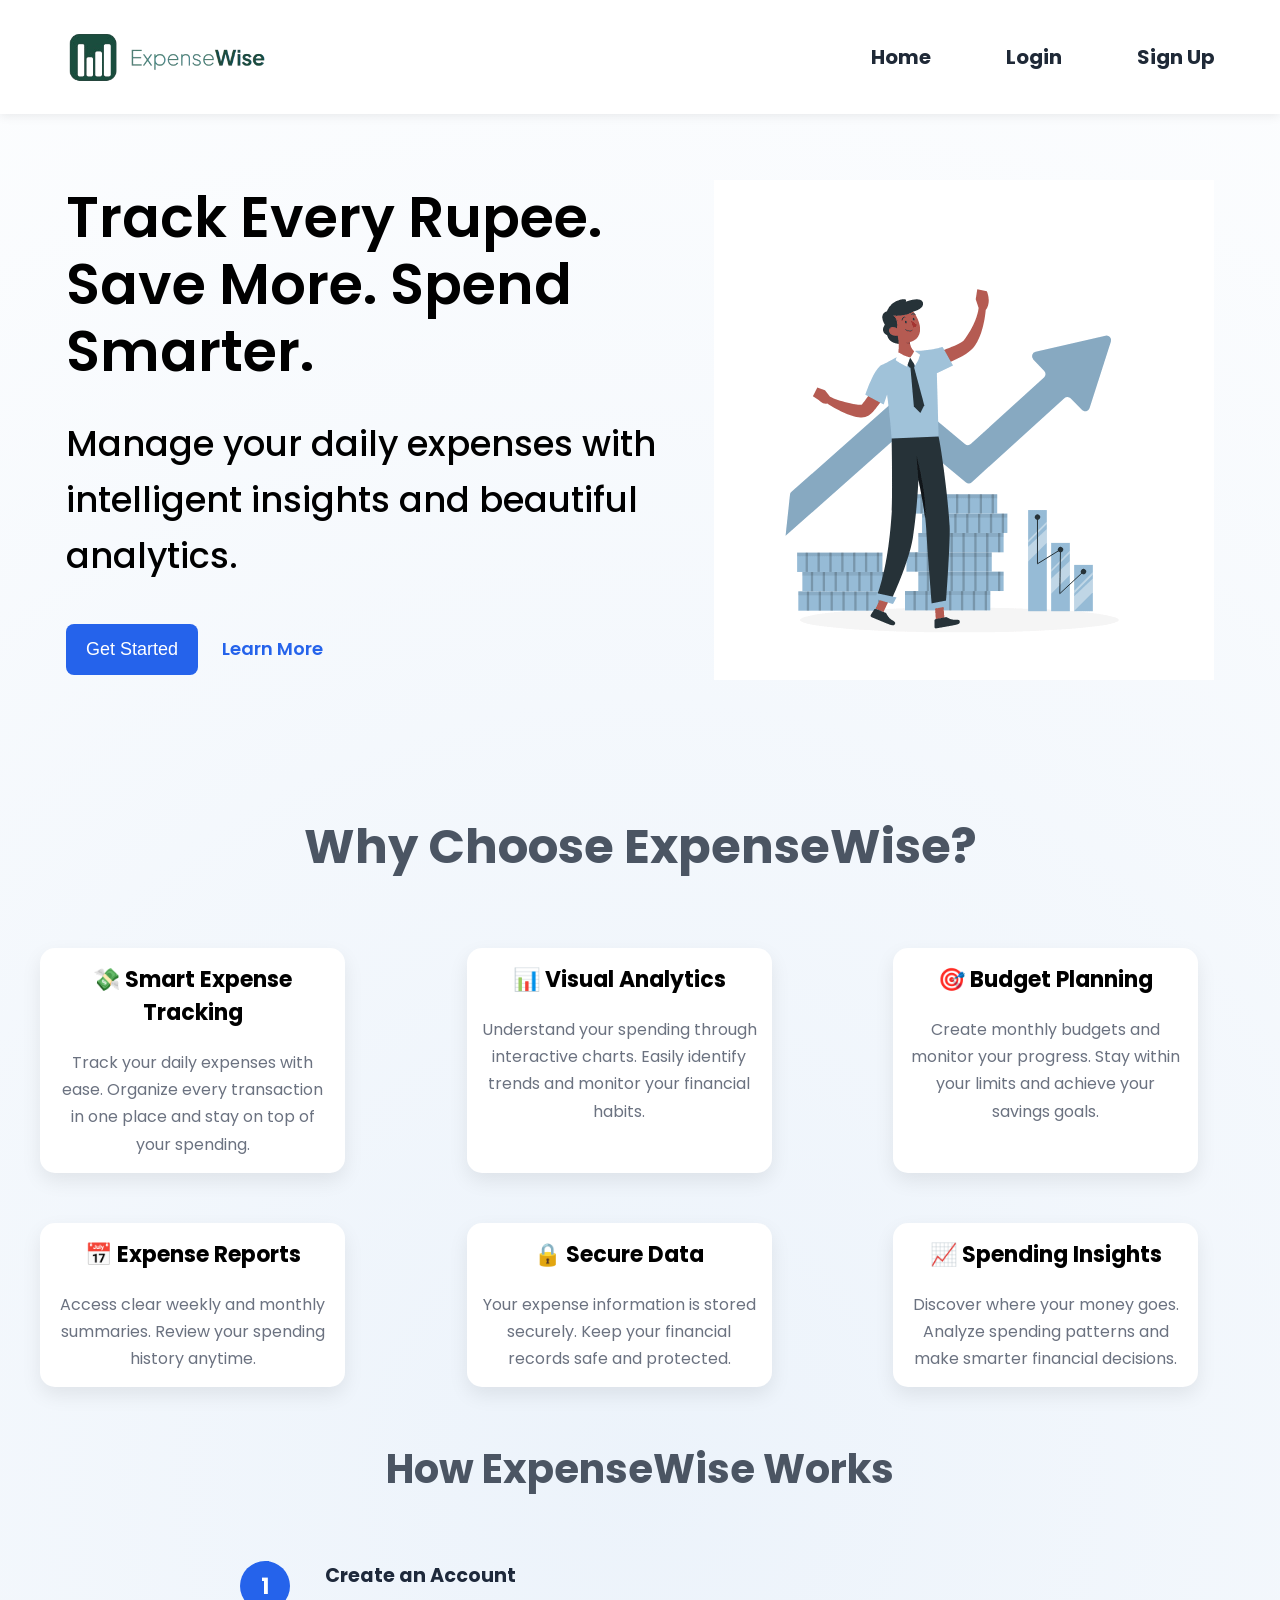
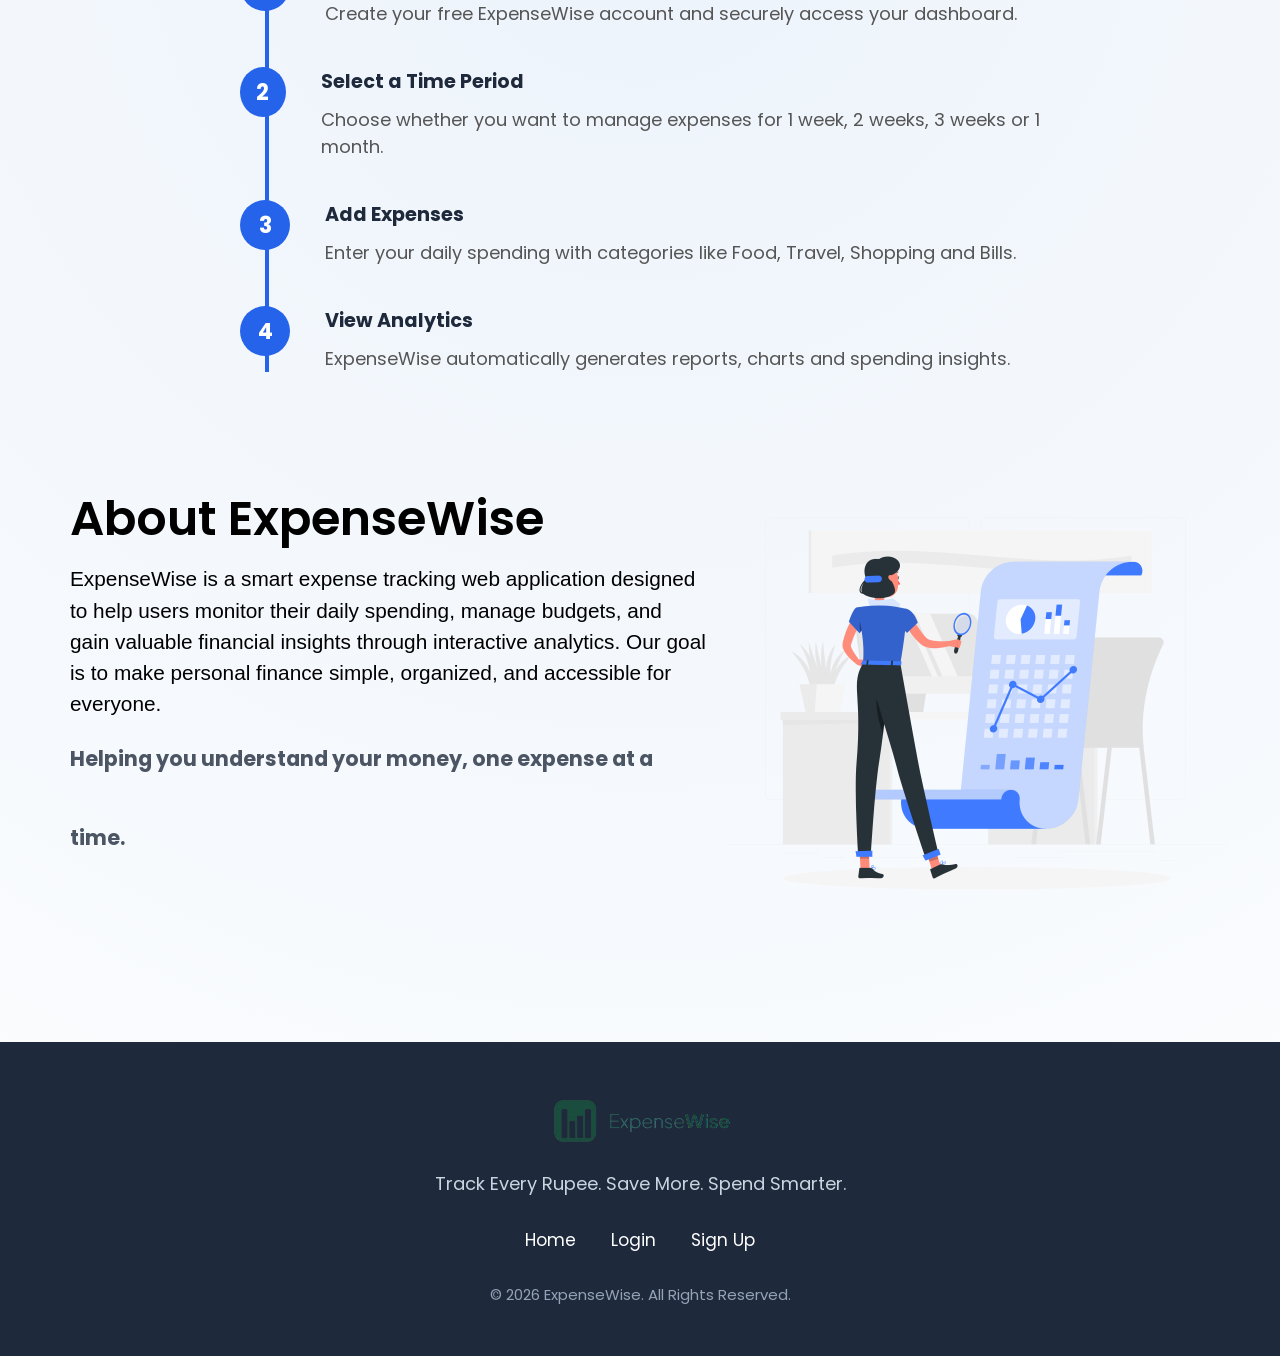
==== ExpenseWise/index.html @ b229b5bb "Add files via upload" ====
<!DOCTYPE html>
<html lang="en">

<head>
    <meta charset="UTF-8">
    <meta name="viewport" content="width=device-width, initial-scale=1.0">
    <title>ExpenseWise</title>
    <link rel="stylesheet" href="style.css">
    <link rel="preconnect" href="https://fonts.googleapis.com">
    <link rel="preconnect" href="https://fonts.gstatic.com" crossorigin>
    <link href="https://fonts.googleapis.com/css2?family=Poppins:wght@300;400;500;600;700&display=swap"
        rel="stylesheet">
</head>

<body>
    <nav>
        <a href="indexx.html"><img src="logo-removebg-preview.png" alt="logo" id="logo"></img></a>
        <ul>
            <li><a href="indexx.html">Home</a></li>
            <li><a href="login.html">Login</a></li>
            <li><a href="signup.html">Sign Up</a></li>
        </ul>
    </nav>
    <div class="hero">

        <div class="hero-left">

            <p id="large_heading">
                Track Every Rupee. Save More. Spend Smarter.
            </p>

            <p id="subheading">
                Manage your daily expenses with intelligent insights and beautiful analytics.
            </p>

            <button onclick="openPopup()" class="hero-btn">
                Get Started
            </button>

            <a href="#features" id="learnmore">Learn More</a>

        </div>

        <img src="Revenue.gif" alt="Illustration" class="illustration">

    </div>

    <section id="features">

        <h2>Why Choose ExpenseWise?</h2>

        <div class="features-container">

            <div class="feature-card">
                <h3>💸 Smart Expense Tracking</h3>
                <p>Track your daily expenses with ease. Organize every transaction in one place and stay on top of your
                    spending.</p>
            </div>

            <div class="feature-card">
                <h3>📊 Visual Analytics</h3>
                <p>Understand your spending through interactive charts. Easily identify trends and monitor your
                    financial habits.</p>
            </div>

            <div class="feature-card">
                <h3>🎯 Budget Planning</h3>
                <p>Create monthly budgets and monitor your progress. Stay within your limits and achieve your savings
                    goals.</p>
            </div>

            <div class="feature-card">
                <h3>📅 Expense Reports</h3>
                <p>Access clear weekly and monthly summaries. Review your spending history anytime.</p>
            </div>

            <div class="feature-card">
                <h3>🔒 Secure Data</h3>
                <p>Your expense information is stored securely. Keep your financial records safe and protected.</p>
            </div>

            <div class="feature-card">
                <h3>📈 Spending Insights</h3>
                <p>Discover where your money goes. Analyze spending patterns and make smarter financial decisions.</p>
            </div>

        </div>
    </section>
    <section class="timeline-section">
        <h2>How ExpenseWise Works</h2>

        <div class="timeline">

            <div class="step">
                <div class="circle">1</div>
                <div class="content">
                    <h3>Create an Account</h3>
                    <p>Create your free ExpenseWise account and securely access your dashboard.</p>
                </div>
            </div>

            <div class="step">
                <div class="circle">2</div>
                <div class="content">
                    <h3>Select a Time Period</h3>
                    <p>Choose whether you want to manage expenses for 1 week, 2 weeks, 3 weeks or 1 month.</p>
                </div>
            </div>

            <div class="step">
                <div class="circle">3</div>
                <div class="content">
                    <h3>Add Expenses</h3>
                    <p>Enter your daily spending with categories like Food, Travel, Shopping and Bills.</p>
                </div>
            </div>

            <div class="step">
                <div class="circle">4</div>
                <div class="content">
                    <h3>View Analytics</h3>
                    <p>ExpenseWise automatically generates reports, charts and spending insights.</p>
                </div>
            </div>
        </div>
    </section>
    <div class="about">
        <div class="about-right">
            <h1>About ExpenseWise</h1>
            <p id="heading">ExpenseWise is a smart expense tracking web application designed to help users monitor their
                daily
                spending, manage budgets, and gain valuable financial insights through interactive analytics. Our goal
                is to make personal finance simple, organized, and accessible for everyone.</p>
            <h2>Helping you understand your money, one expense at a time.</h2>
        </div>
        <img src="Analysis-rafiki.png" alt="Illustration" class="illustration">
    </div>
    <footer>

        <div class="footer-logo">
            <img src="logo-removebg-preview.png" alt="ExpenseWise Logo">
        </div>

        <p class="tagline">
            Track Every Rupee. Save More. Spend Smarter.
        </p>

        <div class="footer-links">
            <a href="index.html">Home</a>
            <a href="login.html">Login</a>
            <a href="signup.html">Sign Up</a>
        </div>

        <p class="copyright">
            © 2026 ExpenseWise. All Rights Reserved.
        </p>

    </footer>
    <!-- Get Started Popup -->
    <div class="popup-overlay" id="popup">

        <div class="popup-box">

            <span class="close-btn" onclick="closePopup()">&times;</span>

            <div class="popup-icon">💰</div>

            <p id="welcome-title">Welcome to ExpenseWise</p>

            <p>Track your expenses, manage your budget and gain valuable insights.</p>

            <div class="popup-buttons">
                <a href="login.html" class="login-btn">Login</a>
                <a href="signup.html" class="signup-btn">Sign Up</a>
            </div>

        </div>

    </div>

</body>
<script>
    function openPopup() {
        document.getElementById("popup").style.display = "flex";
    }

    function closePopup() {
        document.getElementById("popup").style.display = "none";
    }
</script>

</html>
---- ExpenseWise/style.css ----
@import url('https://fonts.googleapis.com/css2?family=Poppins:wght@300;400;500;600;700&display=swap');

* {
    margin: 0;
    padding: 0;
    box-sizing: border-box;

}

body {

    font-family: "Poppins", sans-serif;
    background: radial-gradient(circle, #e9f1fadb, transparent 116%);
}

#logo {
    width: 200px;
}

nav {
    display: flex;
    justify-content: space-between;
    align-items: center;
    padding: 25px 65px;
    background-color: #FFFFFF;
    box-shadow: 0 2px 10px rgba(0, 0, 0, 0.08);
}

ul {
    display: flex;
    gap: 75px;
    list-style: none;
}

nav ul li a {
    text-decoration: none;
    color: #1F2937;
    font-size: 20px;
    font-weight: 700;
    transition: color 0.3s;
}

nav ul li a:hover {
    color: #2563EB;
}

.hero {
    display: flex;
    justify-content: space-between;
    align-items: center;
    padding: 66px;
}

.hero-left {
    width: 55%;
}

#large_heading {
    font-size: 3.5rem;
    font-weight: 600;
    line-height: 1.2;
    margin-bottom: 30px;
}

#subheading {
    font-size: 1.3rem;
    color: #4B5563;
    margin-bottom: 40px;
    line-height: 1.6;
}

.hero-btn {
    background-color: #2563EB;
    color: white;
    border: none;
    padding: 15px 20px;
    font-size: 18px;
    border-radius: 8px;
    cursor: pointer;
    transition: 0.3s;
}
/*
#letsgo:hover {
    background-color: #1D4ED8;
}*/

#learnmore {
    margin-left: 20px;
    text-decoration: none;
    color: #2563EB;
    font-weight: 600;
    font-size: 18px;
}

#learnmore:hover {
    text-decoration: underline;
}

.illustration {
    width: 500px;
    max-width: 100%;
    height: auto;
}

#features {
    padding: 10px;
    text-align: center;
}

#features h2 {
    font-size: 3rem;
    margin-bottom: 10px;
}

.features-container {
    display: grid;
    grid-template-columns: repeat(3, 1fr);
    gap: 50px 80px;
    /* row-gap column-gap */
    max-width: 1200px;
    margin: auto;
}

.feature-card {
    width: 305px;
    background: white;
    padding: 15px;
    border-radius: 15px;
    box-shadow: 0 8px 20px rgba(0, 0, 0, 0.08);
    transition: 0.3s;
}

.feature-card:hover {
    transform: translateY(-10px);
    box-shadow: 0 12px 25px rgba(0, 0, 0, 0.15);
}

.feature-card h3 {
    margin-bottom: 20px;
    font-size: 22px;
}

.feature-card p {
    color: #6B7280;
    line-height: 1.7;
}

.about {
    display: flex;
    justify-content: space-between;
    align-items: center;
    padding: 10px 53px 0px 70px;
    margin-bottom: auto;
}

.about-right {
    width: 55%;
    display: flex;
    flex-direction: column;
    justify-content: center;

}

h1 {
    font-size: 3rem;
    font-weight: 600;
    line-height: 0.5;
    margin-bottom: 32px;
}

#heading {
    font-size: 1.3em;
    font-family: 'Franklin Gothic Medium', 'Arial Narrow', Arial, sans-serif;
    line-height: 1.5em;

}

h2 {
    font-size: 1.3rem;
    color: #4B5563;
    margin-bottom: 40px;
    line-height: 3.8em;

}

#subheading {
    color: black;
    font-size: 2.2em;
    font-weight: 500;
    display: inline-block;

}

#subhead-text {
    max-width: 1280px;
    line-height: 1.8;
    font-size: 20px;
    color: #4B5563;
    margin-top: 20px;
}

.our-mission {
    display: flex;
    flex-direction: column;
    justify-content: center;
    line-height: 3em;
    margin-right: 60px;
    margin-left: 70px;
    margin-top: -50px;
}

.timeline-section {
    padding: 40px;

}

.timeline-section h2 {
    text-align: center;
    font-size: 40px;
    margin-bottom: 60px;
    line-height: 1.6em;
}

.timeline {
    position: relative;
    max-width: 800px;
    margin: auto;
}

/* Vertical Line */

.timeline::before {
    content: "";
    position: absolute;
    left: 25px;
    top: 0;
    width: 4px;
    height: 100%;
    background: #2563EB;
}

/* Each Step */

.step {
    display: flex;
    align-items: flex-start;
    margin-bottom: 40px;
    position: relative;
}

/* Circle */

.circle {
    width: 50px;
    height: 50px;
    background: #2563EB;
    color: white;
    border-radius: 50%;
    display: flex;
    justify-content: center;
    align-items: center;
    font-size: 22px;
    font-weight: bold;
    z-index: 1;
}

/* Text */

.content {
    margin-left: 35px;
}

.content h3 {
    margin-bottom: 10px;
    color: #1E293B;
    font-size: larger;
}

.content p {
    color: #555;
    line-height: 1.5;
    font-size: large;
}

.timeline::before {
    content: "";
    position: absolute;
    left: 25px;
    width: 4px;
    height: 100%;
    background: #2563EB;
}

footer {
    background-color: #1E293B;
    color: white;
    text-align: center;
    padding: 50px 20px;
    margin-top: 80px;
}

.footer-logo img {
    width: 180px;
    margin-bottom: 20px;
}

.tagline {
    font-size: 18px;
    color: #CBD5E1;
    margin-bottom: 30px;
}

.footer-links {
    display: flex;
    justify-content: center;
    gap: 35px;
    flex-wrap: wrap;
    margin-bottom: 30px;
}

.footer-links a {
    text-decoration: none;
    color: white;
    font-size: 17px;
    transition: 0.3s;
}

.footer-links a:hover {
    color: #60A5FA;
}

.copyright {
    font-size: 15px;
    color: #94A3B8;
}

/* Overlay */

.popup-overlay {
    position: fixed;
    top: 0;
    left: 0;
    width: 100%;
    height: 100vh;

    background: rgba(0, 0, 0, .45);

    display: none;

    justify-content: center;
    align-items: center;

    z-index: 9999;
}

/* Popup */

.popup-box {

    width: 430px;

    background: white;

    border-radius: 22px;

    padding: 40px;

    text-align: center;

    box-shadow: 0 20px 50px rgba(0, 0, 0, .25);

    position: relative;

    animation: popup .3s ease;
}

@keyframes popup {

    from {

        transform: scale(.8);

        opacity: 0;
    }

    to {

        transform: scale(1);

        opacity: 1;
    }
}

.popup-icon {
    font-size: 55px;
}

#welcome-title {

    font-size: 32px;

    color: #1E293B;

    margin-bottom: 30px;
}

.popup-box p {

    color: #64748B;

    line-height: 1.6;

    margin-bottom: 30px;
}

/* Buttons */

.popup-buttons {

    display: flex;

    justify-content: center;

    gap: 20px;
}

.login-btn,
.signup-btn {

    text-decoration: none;

    padding: 12px 35px;

    border-radius: 10px;

    font-size: 18px;

    font-weight: 600;

    transition: .3s;
}

/* Login */

.login-btn {

    border: 2px solid #2563EB;

    color: #2563EB;
}

.login-btn:hover {

    background: #1d4fd8b8;

    color: white;
}

/* Signup */

.signup-btn {
    border: 2px solid #2563EB;
    color: #2563EB;
}

.signup-btn:hover {
    color: white;
    background: #1d4fd8b8;
}

/* Close */

.close-btn {

    position: absolute;

    right: 20px;

    top: 15px;

    font-size: 28px;

    cursor: pointer;

    color: #64748B;
}

.close-btn:hover {

    color: black;
}
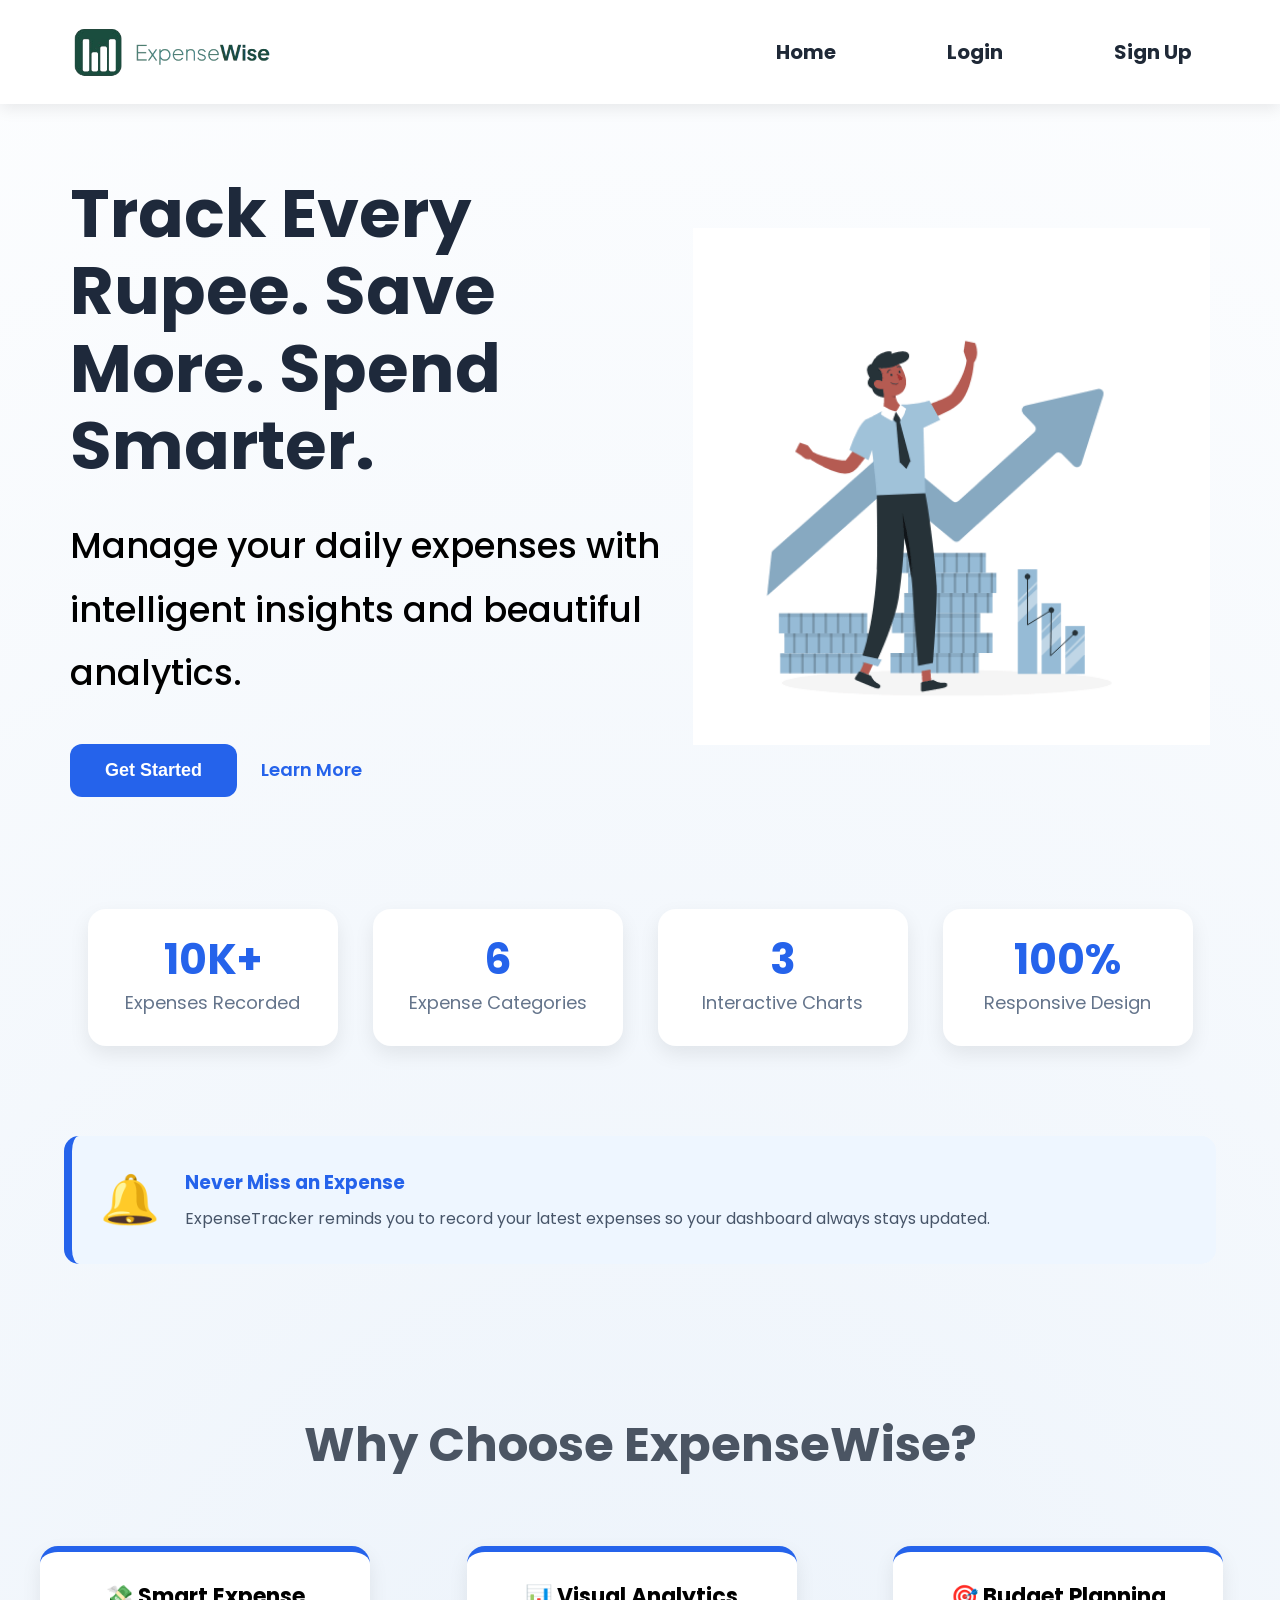
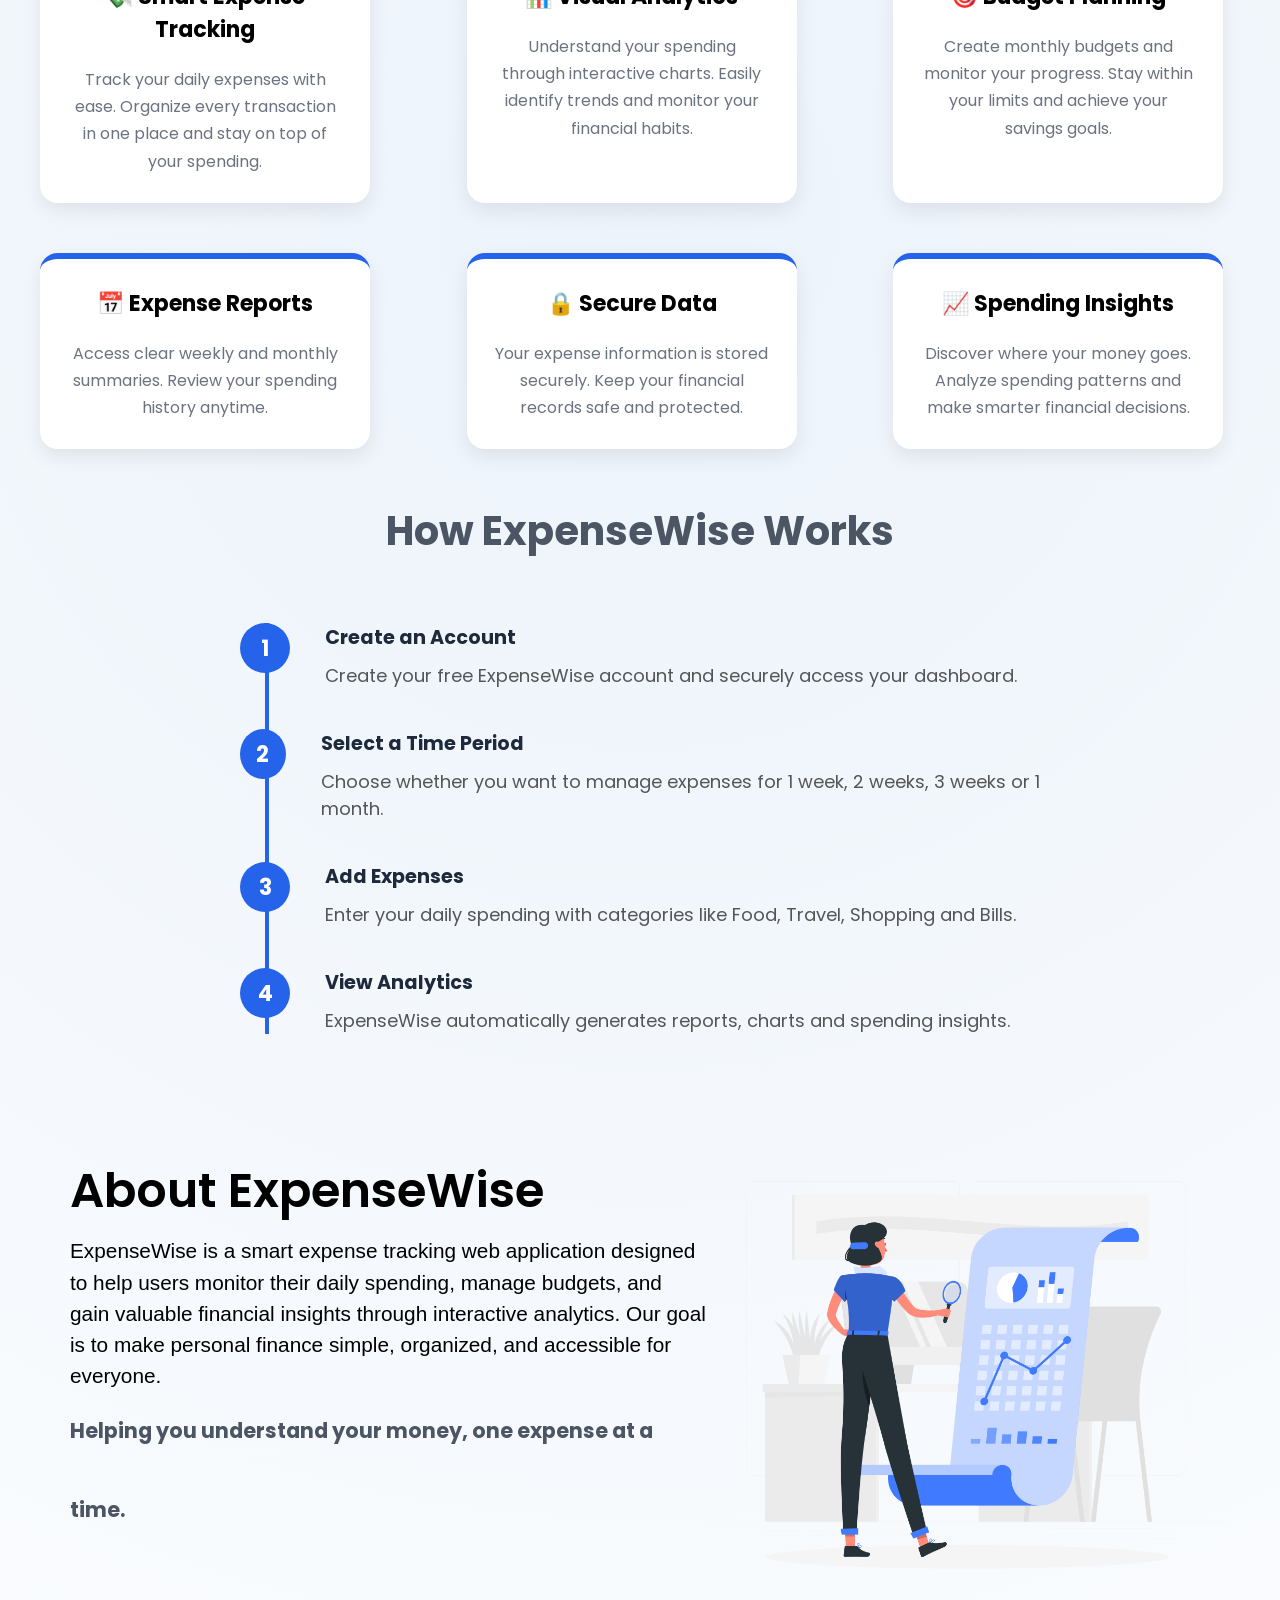
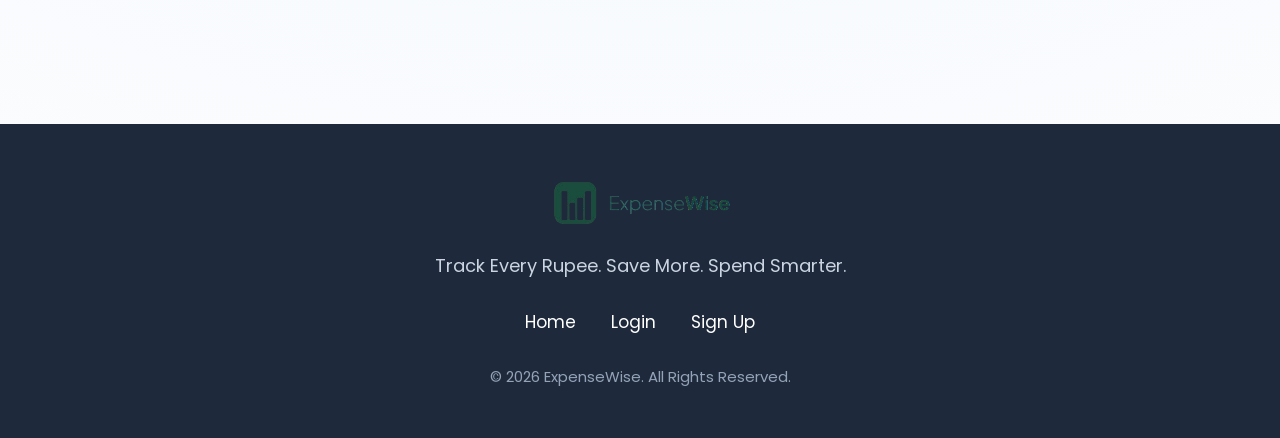
==== commit 1b777345: "Add files via upload" ====
--- a/ExpenseWise/index.html
+++ b/ExpenseWise/index.html
@@ -1,192 +1,230 @@
-<!DOCTYPE html>
-<html lang="en">
-
-<head>
-    <meta charset="UTF-8">
-    <meta name="viewport" content="width=device-width, initial-scale=1.0">
-    <title>ExpenseWise</title>
-    <link rel="stylesheet" href="style.css">
-    <link rel="preconnect" href="https://fonts.googleapis.com">
-    <link rel="preconnect" href="https://fonts.gstatic.com" crossorigin>
-    <link href="https://fonts.googleapis.com/css2?family=Poppins:wght@300;400;500;600;700&display=swap"
-        rel="stylesheet">
-</head>
-
-<body>
-    <nav>
-        <a href="indexx.html"><img src="logo-removebg-preview.png" alt="logo" id="logo"></img></a>
-        <ul>
-            <li><a href="indexx.html">Home</a></li>
-            <li><a href="login.html">Login</a></li>
-            <li><a href="signup.html">Sign Up</a></li>
-        </ul>
-    </nav>
-    <div class="hero">
-
-        <div class="hero-left">
-
-            <p id="large_heading">
-                Track Every Rupee. Save More. Spend Smarter.
-            </p>
-
-            <p id="subheading">
-                Manage your daily expenses with intelligent insights and beautiful analytics.
-            </p>
-
-            <button onclick="openPopup()" class="hero-btn">
-                Get Started
-            </button>
-
-            <a href="#features" id="learnmore">Learn More</a>
-
-        </div>
-
-        <img src="Revenue.gif" alt="Illustration" class="illustration">
-
-    </div>
-
-    <section id="features">
-
-        <h2>Why Choose ExpenseWise?</h2>
-
-        <div class="features-container">
-
-            <div class="feature-card">
-                <h3>💸 Smart Expense Tracking</h3>
-                <p>Track your daily expenses with ease. Organize every transaction in one place and stay on top of your
-                    spending.</p>
-            </div>
-
-            <div class="feature-card">
-                <h3>📊 Visual Analytics</h3>
-                <p>Understand your spending through interactive charts. Easily identify trends and monitor your
-                    financial habits.</p>
-            </div>
-
-            <div class="feature-card">
-                <h3>🎯 Budget Planning</h3>
-                <p>Create monthly budgets and monitor your progress. Stay within your limits and achieve your savings
-                    goals.</p>
-            </div>
-
-            <div class="feature-card">
-                <h3>📅 Expense Reports</h3>
-                <p>Access clear weekly and monthly summaries. Review your spending history anytime.</p>
-            </div>
-
-            <div class="feature-card">
-                <h3>🔒 Secure Data</h3>
-                <p>Your expense information is stored securely. Keep your financial records safe and protected.</p>
-            </div>
-
-            <div class="feature-card">
-                <h3>📈 Spending Insights</h3>
-                <p>Discover where your money goes. Analyze spending patterns and make smarter financial decisions.</p>
-            </div>
-
-        </div>
-    </section>
-    <section class="timeline-section">
-        <h2>How ExpenseWise Works</h2>
-
-        <div class="timeline">
-
-            <div class="step">
-                <div class="circle">1</div>
-                <div class="content">
-                    <h3>Create an Account</h3>
-                    <p>Create your free ExpenseWise account and securely access your dashboard.</p>
-                </div>
-            </div>
-
-            <div class="step">
-                <div class="circle">2</div>
-                <div class="content">
-                    <h3>Select a Time Period</h3>
-                    <p>Choose whether you want to manage expenses for 1 week, 2 weeks, 3 weeks or 1 month.</p>
-                </div>
-            </div>
-
-            <div class="step">
-                <div class="circle">3</div>
-                <div class="content">
-                    <h3>Add Expenses</h3>
-                    <p>Enter your daily spending with categories like Food, Travel, Shopping and Bills.</p>
-                </div>
-            </div>
-
-            <div class="step">
-                <div class="circle">4</div>
-                <div class="content">
-                    <h3>View Analytics</h3>
-                    <p>ExpenseWise automatically generates reports, charts and spending insights.</p>
-                </div>
-            </div>
-        </div>
-    </section>
-    <div class="about">
-        <div class="about-right">
-            <h1>About ExpenseWise</h1>
-            <p id="heading">ExpenseWise is a smart expense tracking web application designed to help users monitor their
-                daily
-                spending, manage budgets, and gain valuable financial insights through interactive analytics. Our goal
-                is to make personal finance simple, organized, and accessible for everyone.</p>
-            <h2>Helping you understand your money, one expense at a time.</h2>
-        </div>
-        <img src="Analysis-rafiki.png" alt="Illustration" class="illustration">
-    </div>
-    <footer>
-
-        <div class="footer-logo">
-            <img src="logo-removebg-preview.png" alt="ExpenseWise Logo">
-        </div>
-
-        <p class="tagline">
-            Track Every Rupee. Save More. Spend Smarter.
-        </p>
-
-        <div class="footer-links">
-            <a href="index.html">Home</a>
-            <a href="login.html">Login</a>
-            <a href="signup.html">Sign Up</a>
-        </div>
-
-        <p class="copyright">
-            © 2026 ExpenseWise. All Rights Reserved.
-        </p>
-
-    </footer>
-    <!-- Get Started Popup -->
-    <div class="popup-overlay" id="popup">
-
-        <div class="popup-box">
-
-            <span class="close-btn" onclick="closePopup()">&times;</span>
-
-            <div class="popup-icon">💰</div>
-
-            <p id="welcome-title">Welcome to ExpenseWise</p>
-
-            <p>Track your expenses, manage your budget and gain valuable insights.</p>
-
-            <div class="popup-buttons">
-                <a href="login.html" class="login-btn">Login</a>
-                <a href="signup.html" class="signup-btn">Sign Up</a>
-            </div>
-
-        </div>
-
-    </div>
-
-</body>
-<script>
-    function openPopup() {
-        document.getElementById("popup").style.display = "flex";
-    }
-
-    function closePopup() {
-        document.getElementById("popup").style.display = "none";
-    }
-</script>
-
+<!DOCTYPE html>
+<html lang="en">
+
+<head>
+    <meta charset="UTF-8">
+    <meta name="viewport" content="width=device-width, initial-scale=1.0">
+    <title>ExpenseWise</title>
+    <link rel="stylesheet" href="style.css">
+    <link rel="preconnect" href="https://fonts.googleapis.com">
+    <link rel="preconnect" href="https://fonts.gstatic.com" crossorigin>
+    <link href="https://fonts.googleapis.com/css2?family=Poppins:wght@300;400;500;600;700&display=swap"
+        rel="stylesheet">
+</head>
+
+<body>
+    <nav>
+        <a href="indexx.html"><img src="logo-removebg-preview.png" alt="logo" id="logo"></img></a>
+        <ul>
+            <li><a href="indexx.html">Home</a></li>
+            <li><a href="login.html">Login</a></li>
+            <li><a href="signup.html">Sign Up</a></li>
+        </ul>
+    </nav>
+    <div class="hero">
+
+        <div class="hero-left">
+
+            <p id="large_heading">
+                Track Every Rupee. Save More. Spend Smarter.
+            </p>
+
+            <p id="subheading">
+                Manage your daily expenses with intelligent insights and beautiful analytics.
+            </p>
+
+            <button onclick="openPopup()" class="hero-btn">
+                Get Started
+            </button>
+
+            <a href="#features" id="learnmore">Learn More</a>
+
+        </div>
+
+        <img src="Revenue.gif" alt="Illustration" class="illustration">
+
+    </div>
+    <section class="stats">
+
+    <div class="stat-card">
+        <h2>10K+</h2>
+        <p>Expenses Recorded</p>
+    </div>
+
+    <div class="stat-card">
+        <h2>6</h2>
+        <p>Expense Categories</p>
+    </div>
+
+    <div class="stat-card">
+        <h2>3</h2>
+        <p>Interactive Charts</p>
+    </div>
+
+    <div class="stat-card">
+        <h2>100%</h2>
+        <p>Responsive Design</p>
+    </div>
+
+</section>
+<section class="reminder">
+
+    <span>🔔</span>
+
+    <div>
+
+        <h3>Never Miss an Expense</h3>
+
+        <p>
+            ExpenseTracker reminds you to record your latest expenses so your dashboard always stays updated.
+        </p>
+
+    </div>
+
+</section>
+
+    <section id="features">
+
+        <h2>Why Choose ExpenseWise?</h2>
+
+        <div class="features-container">
+
+            <div class="feature-card">
+                <h3>💸 Smart Expense Tracking</h3>
+                <p>Track your daily expenses with ease. Organize every transaction in one place and stay on top of your
+                    spending.</p>
+            </div>
+
+            <div class="feature-card">
+                <h3>📊 Visual Analytics</h3>
+                <p>Understand your spending through interactive charts. Easily identify trends and monitor your
+                    financial habits.</p>
+            </div>
+
+            <div class="feature-card">
+                <h3>🎯 Budget Planning</h3>
+                <p>Create monthly budgets and monitor your progress. Stay within your limits and achieve your savings
+                    goals.</p>
+            </div>
+
+            <div class="feature-card">
+                <h3>📅 Expense Reports</h3>
+                <p>Access clear weekly and monthly summaries. Review your spending history anytime.</p>
+            </div>
+
+            <div class="feature-card">
+                <h3>🔒 Secure Data</h3>
+                <p>Your expense information is stored securely. Keep your financial records safe and protected.</p>
+            </div>
+
+            <div class="feature-card">
+                <h3>📈 Spending Insights</h3>
+                <p>Discover where your money goes. Analyze spending patterns and make smarter financial decisions.</p>
+            </div>
+
+        </div>
+    </section>
+    <section class="timeline-section">
+        <h2>How ExpenseWise Works</h2>
+
+        <div class="timeline">
+
+            <div class="step">
+                <div class="circle">1</div>
+                <div class="content">
+                    <h3>Create an Account</h3>
+                    <p>Create your free ExpenseWise account and securely access your dashboard.</p>
+                </div>
+            </div>
+
+            <div class="step">
+                <div class="circle">2</div>
+                <div class="content">
+                    <h3>Select a Time Period</h3>
+                    <p>Choose whether you want to manage expenses for 1 week, 2 weeks, 3 weeks or 1 month.</p>
+                </div>
+            </div>
+
+            <div class="step">
+                <div class="circle">3</div>
+                <div class="content">
+                    <h3>Add Expenses</h3>
+                    <p>Enter your daily spending with categories like Food, Travel, Shopping and Bills.</p>
+                </div>
+            </div>
+
+            <div class="step">
+                <div class="circle">4</div>
+                <div class="content">
+                    <h3>View Analytics</h3>
+                    <p>ExpenseWise automatically generates reports, charts and spending insights.</p>
+                </div>
+            </div>
+        </div>
+    </section>
+    <div class="about">
+        <div class="about-right">
+            <h1>About ExpenseWise</h1>
+            <p id="heading">ExpenseWise is a smart expense tracking web application designed to help users monitor their
+                daily
+                spending, manage budgets, and gain valuable financial insights through interactive analytics. Our goal
+                is to make personal finance simple, organized, and accessible for everyone.</p>
+            <h2>Helping you understand your money, one expense at a time.</h2>
+        </div>
+        <img src="Analysis-rafiki.png" alt="Illustration" class="illustration">
+    </div>
+    <footer>
+
+        <div class="footer-logo">
+            <img src="logo-removebg-preview.png" alt="ExpenseWise Logo">
+        </div>
+
+        <p class="tagline">
+            Track Every Rupee. Save More. Spend Smarter.
+        </p>
+
+        <div class="footer-links">
+            <a href="index.html">Home</a>
+            <a href="login.html">Login</a>
+            <a href="signup.html">Sign Up</a>
+        </div>
+
+        <p class="copyright">
+            © 2026 ExpenseWise. All Rights Reserved.
+        </p>
+
+    </footer>
+    <!-- Get Started Popup -->
+    <div class="popup-overlay" id="popup">
+
+        <div class="popup-box">
+
+            <span class="close-btn" onclick="closePopup()">&times;</span>
+
+            <div class="popup-icon">💰</div>
+
+            <p id="welcome-title">Welcome to ExpenseWise</p>
+
+            <p>Track your expenses, manage your budget and gain valuable insights.</p>
+
+            <div class="popup-buttons">
+                <a href="login.html" class="login-btn">Login</a>
+                <a href="signup.html" class="signup-btn">Sign Up</a>
+            </div>
+
+        </div>
+
+    </div>
+
+</body>
+<script>
+    function openPopup() {
+        document.getElementById("popup").style.display = "flex";
+    }
+
+    function closePopup() {
+        document.getElementById("popup").style.display = "none";
+    }
+</script>
+
 </html>
--- a/ExpenseWise/style.css
+++ b/ExpenseWise/style.css
@@ -1,491 +1,682 @@
-@import url('https://fonts.googleapis.com/css2?family=Poppins:wght@300;400;500;600;700&display=swap');
-
-* {
-    margin: 0;
-    padding: 0;
-    box-sizing: border-box;
-
-}
-
-body {
-
-    font-family: "Poppins", sans-serif;
-    background: radial-gradient(circle, #e9f1fadb, transparent 116%);
-}
-
-#logo {
-    width: 200px;
-}
-
-nav {
-    display: flex;
-    justify-content: space-between;
-    align-items: center;
-    padding: 25px 65px;
-    background-color: #FFFFFF;
-    box-shadow: 0 2px 10px rgba(0, 0, 0, 0.08);
-}
-
-ul {
-    display: flex;
-    gap: 75px;
-    list-style: none;
-}
-
-nav ul li a {
-    text-decoration: none;
-    color: #1F2937;
-    font-size: 20px;
-    font-weight: 700;
-    transition: color 0.3s;
-}
-
-nav ul li a:hover {
-    color: #2563EB;
-}
-
-.hero {
-    display: flex;
-    justify-content: space-between;
-    align-items: center;
-    padding: 66px;
-}
-
-.hero-left {
-    width: 55%;
-}
-
-#large_heading {
-    font-size: 3.5rem;
-    font-weight: 600;
-    line-height: 1.2;
-    margin-bottom: 30px;
-}
-
-#subheading {
-    font-size: 1.3rem;
-    color: #4B5563;
-    margin-bottom: 40px;
-    line-height: 1.6;
-}
-
-.hero-btn {
-    background-color: #2563EB;
-    color: white;
-    border: none;
-    padding: 15px 20px;
-    font-size: 18px;
-    border-radius: 8px;
-    cursor: pointer;
-    transition: 0.3s;
-}
-/*
-#letsgo:hover {
-    background-color: #1D4ED8;
-}*/
-
-#learnmore {
-    margin-left: 20px;
-    text-decoration: none;
-    color: #2563EB;
-    font-weight: 600;
-    font-size: 18px;
-}
-
-#learnmore:hover {
-    text-decoration: underline;
-}
-
-.illustration {
-    width: 500px;
-    max-width: 100%;
-    height: auto;
-}
-
-#features {
-    padding: 10px;
-    text-align: center;
-}
-
-#features h2 {
-    font-size: 3rem;
-    margin-bottom: 10px;
-}
-
-.features-container {
-    display: grid;
-    grid-template-columns: repeat(3, 1fr);
-    gap: 50px 80px;
-    /* row-gap column-gap */
-    max-width: 1200px;
-    margin: auto;
-}
-
-.feature-card {
-    width: 305px;
-    background: white;
-    padding: 15px;
-    border-radius: 15px;
-    box-shadow: 0 8px 20px rgba(0, 0, 0, 0.08);
-    transition: 0.3s;
-}
-
-.feature-card:hover {
-    transform: translateY(-10px);
-    box-shadow: 0 12px 25px rgba(0, 0, 0, 0.15);
-}
-
-.feature-card h3 {
-    margin-bottom: 20px;
-    font-size: 22px;
-}
-
-.feature-card p {
-    color: #6B7280;
-    line-height: 1.7;
-}
-
-.about {
-    display: flex;
-    justify-content: space-between;
-    align-items: center;
-    padding: 10px 53px 0px 70px;
-    margin-bottom: auto;
-}
-
-.about-right {
-    width: 55%;
-    display: flex;
-    flex-direction: column;
-    justify-content: center;
-
-}
-
-h1 {
-    font-size: 3rem;
-    font-weight: 600;
-    line-height: 0.5;
-    margin-bottom: 32px;
-}
-
-#heading {
-    font-size: 1.3em;
-    font-family: 'Franklin Gothic Medium', 'Arial Narrow', Arial, sans-serif;
-    line-height: 1.5em;
-
-}
-
-h2 {
-    font-size: 1.3rem;
-    color: #4B5563;
-    margin-bottom: 40px;
-    line-height: 3.8em;
-
-}
-
-#subheading {
-    color: black;
-    font-size: 2.2em;
-    font-weight: 500;
-    display: inline-block;
-
-}
-
-#subhead-text {
-    max-width: 1280px;
-    line-height: 1.8;
-    font-size: 20px;
-    color: #4B5563;
-    margin-top: 20px;
-}
-
-.our-mission {
-    display: flex;
-    flex-direction: column;
-    justify-content: center;
-    line-height: 3em;
-    margin-right: 60px;
-    margin-left: 70px;
-    margin-top: -50px;
-}
-
-.timeline-section {
-    padding: 40px;
-
-}
-
-.timeline-section h2 {
-    text-align: center;
-    font-size: 40px;
-    margin-bottom: 60px;
-    line-height: 1.6em;
-}
-
-.timeline {
-    position: relative;
-    max-width: 800px;
-    margin: auto;
-}
-
-/* Vertical Line */
-
-.timeline::before {
-    content: "";
-    position: absolute;
-    left: 25px;
-    top: 0;
-    width: 4px;
-    height: 100%;
-    background: #2563EB;
-}
-
-/* Each Step */
-
-.step {
-    display: flex;
-    align-items: flex-start;
-    margin-bottom: 40px;
-    position: relative;
-}
-
-/* Circle */
-
-.circle {
-    width: 50px;
-    height: 50px;
-    background: #2563EB;
-    color: white;
-    border-radius: 50%;
-    display: flex;
-    justify-content: center;
-    align-items: center;
-    font-size: 22px;
-    font-weight: bold;
-    z-index: 1;
-}
-
-/* Text */
-
-.content {
-    margin-left: 35px;
-}
-
-.content h3 {
-    margin-bottom: 10px;
-    color: #1E293B;
-    font-size: larger;
-}
-
-.content p {
-    color: #555;
-    line-height: 1.5;
-    font-size: large;
-}
-
-.timeline::before {
-    content: "";
-    position: absolute;
-    left: 25px;
-    width: 4px;
-    height: 100%;
-    background: #2563EB;
-}
-
-footer {
-    background-color: #1E293B;
-    color: white;
-    text-align: center;
-    padding: 50px 20px;
-    margin-top: 80px;
-}
-
-.footer-logo img {
-    width: 180px;
-    margin-bottom: 20px;
-}
-
-.tagline {
-    font-size: 18px;
-    color: #CBD5E1;
-    margin-bottom: 30px;
-}
-
-.footer-links {
-    display: flex;
-    justify-content: center;
-    gap: 35px;
-    flex-wrap: wrap;
-    margin-bottom: 30px;
-}
-
-.footer-links a {
-    text-decoration: none;
-    color: white;
-    font-size: 17px;
-    transition: 0.3s;
-}
-
-.footer-links a:hover {
-    color: #60A5FA;
-}
-
-.copyright {
-    font-size: 15px;
-    color: #94A3B8;
-}
-
-/* Overlay */
-
-.popup-overlay {
-    position: fixed;
-    top: 0;
-    left: 0;
-    width: 100%;
-    height: 100vh;
-
-    background: rgba(0, 0, 0, .45);
-
-    display: none;
-
-    justify-content: center;
-    align-items: center;
-
-    z-index: 9999;
-}
-
-/* Popup */
-
-.popup-box {
-
-    width: 430px;
-
-    background: white;
-
-    border-radius: 22px;
-
-    padding: 40px;
-
-    text-align: center;
-
-    box-shadow: 0 20px 50px rgba(0, 0, 0, .25);
-
-    position: relative;
-
-    animation: popup .3s ease;
-}
-
-@keyframes popup {
-
-    from {
-
-        transform: scale(.8);
-
-        opacity: 0;
-    }
-
-    to {
-
-        transform: scale(1);
-
-        opacity: 1;
-    }
-}
-
-.popup-icon {
-    font-size: 55px;
-}
-
-#welcome-title {
-
-    font-size: 32px;
-
-    color: #1E293B;
-
-    margin-bottom: 30px;
-}
-
-.popup-box p {
-
-    color: #64748B;
-
-    line-height: 1.6;
-
-    margin-bottom: 30px;
-}
-
-/* Buttons */
-
-.popup-buttons {
-
-    display: flex;
-
-    justify-content: center;
-
-    gap: 20px;
-}
-
-.login-btn,
-.signup-btn {
-
-    text-decoration: none;
-
-    padding: 12px 35px;
-
-    border-radius: 10px;
-
-    font-size: 18px;
-
-    font-weight: 600;
-
-    transition: .3s;
-}
-
-/* Login */
-
-.login-btn {
-
-    border: 2px solid #2563EB;
-
-    color: #2563EB;
-}
-
-.login-btn:hover {
-
-    background: #1d4fd8b8;
-
-    color: white;
-}
-
-/* Signup */
-
-.signup-btn {
-    border: 2px solid #2563EB;
-    color: #2563EB;
-}
-
-.signup-btn:hover {
-    color: white;
-    background: #1d4fd8b8;
-}
-
-/* Close */
-
-.close-btn {
-
-    position: absolute;
-
-    right: 20px;
-
-    top: 15px;
-
-    font-size: 28px;
-
-    cursor: pointer;
-
-    color: #64748B;
-}
-
-.close-btn:hover {
-
-    color: black;
+@import url('https://fonts.googleapis.com/css2?family=Poppins:wght@300;400;500;600;700&display=swap');
+
+* {
+    margin: 0;
+    padding: 0;
+    box-sizing: border-box;
+
+}
+
+body {
+
+    font-family: "Poppins", sans-serif;
+    background: radial-gradient(circle, #e9f1fadb, transparent 116%);
+}
+
+#logo {
+    width: 200px;
+}
+
+nav{
+
+    display:flex;
+
+    justify-content:space-between;
+
+    align-items:center;
+
+    padding:20px 70px;
+
+    background:white;
+
+    position:sticky;
+
+    top:0;
+
+    z-index:999;
+
+    box-shadow:0 5px 15px rgba(0,0,0,.08);
+
+}
+
+ul {
+    display: flex;
+    gap: 75px;
+    list-style: none;
+}
+
+
+nav ul li a {
+    text-decoration: none;
+    color: #1F2937;
+    font-size: 20px;
+    font-weight: 700;
+    padding: 10px 18px;
+    border-radius: 8px;
+    transition: all 0.3s ease;
+}
+
+nav ul li a:hover {
+    background-color: #DBEAFE;
+    color: #2563EB;
+}
+
+.hero {
+
+    display: flex;
+
+    justify-content: space-between;
+
+    align-items: center;
+
+    padding: 70px;
+
+    min-height: 85vh;
+
+}
+
+.hero-left {
+    width: 55%;
+}
+
+#large_heading {
+
+    font-size: 4.2rem;
+
+    font-weight: 700;
+
+    color: #1E293B;
+
+    line-height: 1.15;
+
+    margin-bottom: 30px;
+
+}
+
+#subheading {
+
+    font-size: 22px;
+
+    color: #64748B;
+
+    line-height: 1.8;
+
+    margin-bottom: 40px;
+
+}
+
+.hero-btn {
+
+    background: #2563EB;
+
+    color: white;
+
+    padding: 16px 35px;
+
+    border: none;
+
+    border-radius: 12px;
+
+    font-size: 18px;
+
+    font-weight: 600;
+
+    cursor: pointer;
+
+    transition: .3s;
+
+}
+
+.hero-btn:hover {
+
+    background: #1D4ED8;
+
+    transform: scale(1.05);
+
+}
+
+.reminder{
+
+    width:90%;
+
+    margin:0 auto 80px;
+
+    background:#EEF6FF;
+
+    border-left:8px solid #2563EB;
+
+    display:flex;
+
+    align-items:center;
+
+    gap:25px;
+
+    padding:28px;
+
+    border-radius:15px;
+
+}
+
+.reminder span{
+
+    font-size:48px;
+
+}
+
+.reminder h3{
+
+    color:#2563EB;
+
+    margin-bottom:8px;
+
+}
+
+.reminder p{
+
+    color:#475569;
+
+    line-height:1.7;
+
+}
+
+#learnmore {
+    margin-left: 20px;
+    text-decoration: none;
+    color: #2563EB;
+    font-weight: 600;
+    font-size: 18px;
+}
+
+#learnmore:hover {
+    text-decoration: underline;
+}
+
+.illustration {
+
+    width: 520px;
+
+    animation: float 4s ease-in-out infinite;
+
+}
+
+@keyframes float {
+
+    0% {
+
+        transform: translateY(0);
+
+    }
+
+    50% {
+
+        transform: translateY(-15px);
+
+    }
+
+    100% {
+
+        transform: translateY(0);
+
+    }
+
+}
+
+/*================ Statistics ================*/
+
+.stats {
+
+    display: flex;
+
+    justify-content: center;
+
+    gap: 35px;
+
+    margin: 40px 70px 90px;
+
+    flex-wrap: wrap;
+
+}
+
+.stat-card {
+
+    background: white;
+
+    width: 250px;
+
+    padding: 30px;
+
+    text-align: center;
+
+    border-radius: 18px;
+
+    box-shadow: 0 8px 20px rgba(0, 0, 0, .08);
+
+    transition: .3s;
+
+}
+
+.stat-card:hover {
+
+    transform: translateY(-8px);
+
+}
+
+.stat-card h2 {
+
+    color: #2563EB;
+
+    font-size: 42px;
+
+    margin-bottom: 8px;
+
+    line-height: 1;
+
+}
+
+.stat-card p {
+
+    color: #64748B;
+
+    font-size: 18px;
+
+}
+
+#features {
+    padding: 10px;
+    text-align: center;
+}
+
+#features h2 {
+    font-size: 3rem;
+    margin-bottom: 10px;
+}
+
+.features-container {
+    display: grid;
+    grid-template-columns: repeat(3, 1fr);
+    gap: 50px 80px;
+    /* row-gap column-gap */
+    max-width: 1200px;
+    margin: auto;
+}
+
+.feature-card{
+
+    width:330px;
+
+    background:white;
+
+    border-top:6px solid #2563EB;
+
+    padding:28px;
+
+    border-radius:18px;
+
+    box-shadow:0 8px 20px rgba(0,0,0,.08);
+
+    transition:.3s;
+
+}
+
+.feature-card:hover{
+
+    transform:translateY(-12px);
+
+    box-shadow:0 15px 35px rgba(0,0,0,.15);
+
+}
+
+.feature-card h3 {
+    margin-bottom: 20px;
+    font-size: 22px;
+}
+
+.feature-card p {
+    color: #6B7280;
+    line-height: 1.7;
+}
+
+.about {
+    display: flex;
+    justify-content: space-between;
+    align-items: center;
+    padding: 10px 53px 0px 70px;
+    margin-bottom: auto;
+}
+
+.about-right {
+    width: 55%;
+    display: flex;
+    flex-direction: column;
+    justify-content: center;
+
+}
+
+h1 {
+    font-size: 3rem;
+    font-weight: 600;
+    line-height: 0.5;
+    margin-bottom: 32px;
+}
+
+#heading {
+    font-size: 1.3em;
+    font-family: 'Franklin Gothic Medium', 'Arial Narrow', Arial, sans-serif;
+    line-height: 1.5em;
+
+}
+
+h2 {
+    font-size: 1.3rem;
+    color: #4B5563;
+    margin-bottom: 40px;
+    line-height: 3.8em;
+
+}
+
+#subheading {
+    color: black;
+    font-size: 2.2em;
+    font-weight: 500;
+    display: inline-block;
+
+}
+
+#subhead-text {
+    max-width: 1280px;
+    line-height: 1.8;
+    font-size: 20px;
+    color: #4B5563;
+    margin-top: 20px;
+}
+
+.our-mission {
+    display: flex;
+    flex-direction: column;
+    justify-content: center;
+    line-height: 3em;
+    margin-right: 60px;
+    margin-left: 70px;
+    margin-top: -50px;
+}
+
+.timeline-section {
+    padding: 40px;
+
+}
+
+.timeline-section h2 {
+    text-align: center;
+    font-size: 40px;
+    margin-bottom: 60px;
+    line-height: 1.6em;
+}
+
+.timeline {
+    position: relative;
+    max-width: 800px;
+    margin: auto;
+}
+
+/* Vertical Line */
+
+.timeline::before {
+    content: "";
+    position: absolute;
+    left: 25px;
+    top: 0;
+    width: 4px;
+    height: 100%;
+    background: #2563EB;
+}
+
+/* Each Step */
+
+.step {
+    display: flex;
+    align-items: flex-start;
+    margin-bottom: 40px;
+    position: relative;
+}
+
+/* Circle */
+
+.circle {
+    width: 50px;
+    height: 50px;
+    background: #2563EB;
+    color: white;
+    border-radius: 50%;
+    display: flex;
+    justify-content: center;
+    align-items: center;
+    font-size: 22px;
+    font-weight: bold;
+    z-index: 1;
+}
+
+/* Text */
+
+.content {
+    margin-left: 35px;
+}
+
+.content h3 {
+    margin-bottom: 10px;
+    color: #1E293B;
+    font-size: larger;
+}
+
+.content p {
+    color: #555;
+    line-height: 1.5;
+    font-size: large;
+}
+
+.timeline::before {
+    content: "";
+    position: absolute;
+    left: 25px;
+    width: 4px;
+    height: 100%;
+    background: #2563EB;
+}
+
+footer {
+    background-color: #1E293B;
+    color: white;
+    text-align: center;
+    padding: 50px 20px;
+    margin-top: 80px;
+}
+
+.footer-logo img {
+    width: 180px;
+    margin-bottom: 20px;
+}
+
+.tagline {
+    font-size: 18px;
+    color: #CBD5E1;
+    margin-bottom: 30px;
+}
+
+.footer-links {
+    display: flex;
+    justify-content: center;
+    gap: 35px;
+    flex-wrap: wrap;
+    margin-bottom: 30px;
+}
+
+.footer-links a {
+    text-decoration: none;
+    color: white;
+    font-size: 17px;
+    transition: 0.3s;
+}
+
+.footer-links a:hover {
+    color: #60A5FA;
+}
+
+.copyright {
+    font-size: 15px;
+    color: #94A3B8;
+}
+
+/* Overlay */
+
+.popup-overlay {
+    position: fixed;
+    top: 0;
+    left: 0;
+    width: 100%;
+    height: 100vh;
+
+    background: rgba(0, 0, 0, .45);
+
+    display: none;
+
+    justify-content: center;
+    align-items: center;
+
+    z-index: 9999;
+}
+
+/* Popup */
+
+.popup-box {
+
+    width: 430px;
+
+    background: white;
+
+    border-radius: 22px;
+
+    padding: 40px;
+
+    text-align: center;
+
+    box-shadow: 0 20px 50px rgba(0, 0, 0, .25);
+
+    position: relative;
+
+    animation: popup .3s ease;
+}
+
+@keyframes popup {
+
+    from {
+
+        transform: scale(.8);
+
+        opacity: 0;
+    }
+
+    to {
+
+        transform: scale(1);
+
+        opacity: 1;
+    }
+}
+
+.popup-icon {
+    font-size: 55px;
+}
+
+#welcome-title {
+
+    font-size: 32px;
+
+    color: #1E293B;
+
+    margin-bottom: 30px;
+}
+
+.popup-box p {
+
+    color: #64748B;
+
+    line-height: 1.6;
+
+    margin-bottom: 30px;
+}
+
+/* Buttons */
+
+.popup-buttons {
+
+    display: flex;
+
+    justify-content: center;
+
+    gap: 20px;
+}
+
+.login-btn,
+.signup-btn {
+
+    text-decoration: none;
+
+    padding: 12px 35px;
+
+    border-radius: 10px;
+
+    font-size: 18px;
+
+    font-weight: 600;
+
+    transition: .3s;
+}
+
+/* Login */
+
+.login-btn {
+
+    border: 2px solid #2563EB;
+
+    color: #2563EB;
+}
+
+.login-btn:hover {
+
+    background: #1d4fd8b8;
+
+    color: white;
+}
+
+/* Signup */
+
+.signup-btn {
+    border: 2px solid #2563EB;
+    color: #2563EB;
+}
+
+.signup-btn:hover {
+    color: white;
+    background: #1d4fd8b8;
+}
+
+/* Close */
+
+.close-btn {
+
+    position: absolute;
+
+    right: 20px;
+
+    top: 15px;
+
+    font-size: 28px;
+
+    cursor: pointer;
+
+    color: #64748B;
+}
+
+.close-btn:hover {
+
+    color: black;
 }
